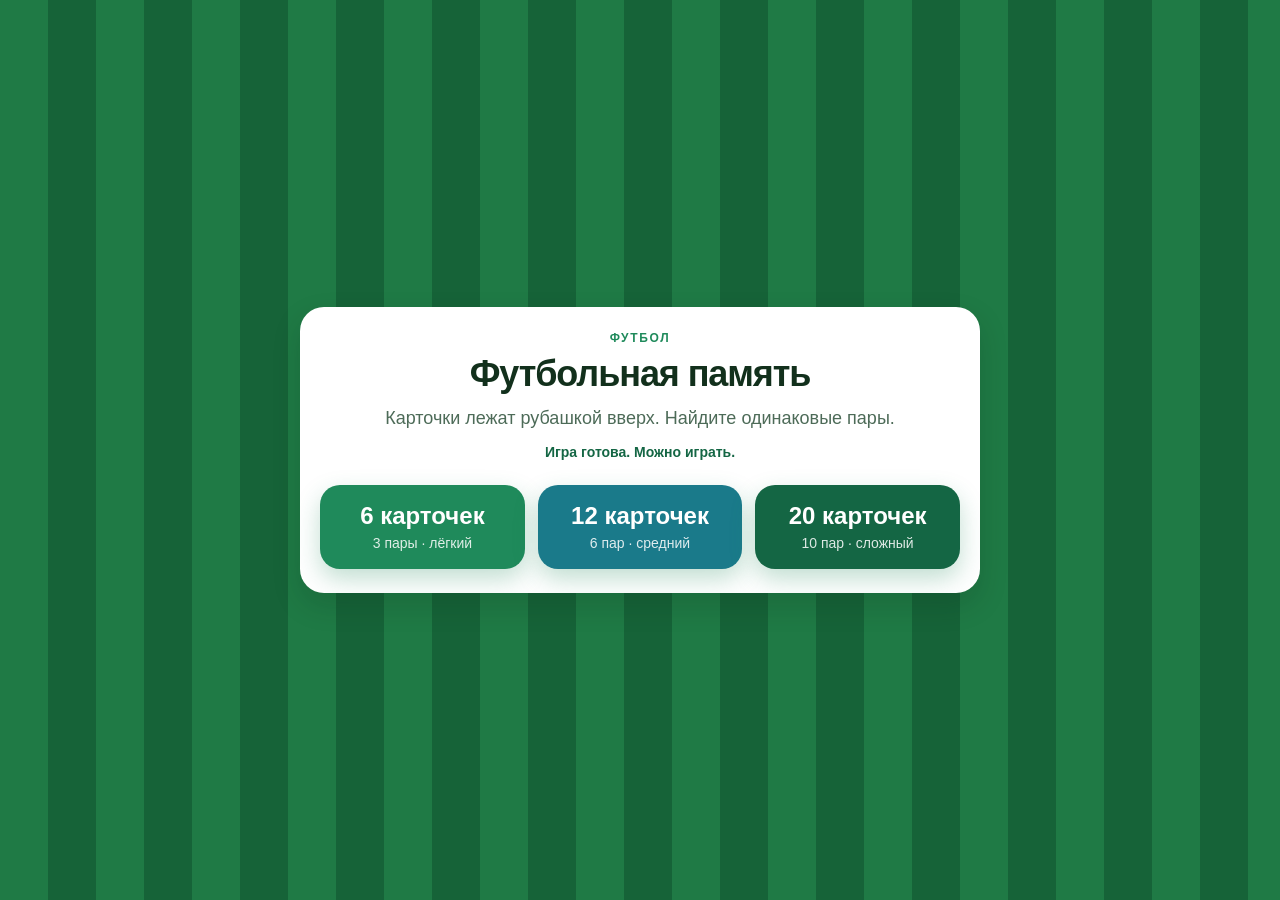
==== index.html @ af36ed5e "Make the memory game work on iOS 12 Safari. Co-authored-by: Cursor <cursoragent@cursor.com>" ====
<!DOCTYPE html>
<html lang="ru">
  <head>
    <meta charset="UTF-8" />
    <meta
      name="viewport"
      content="width=device-width, initial-scale=1, maximum-scale=1, user-scalable=no, viewport-fit=cover"
    />
    <meta name="theme-color" content="#1b5e3b" />
    <meta name="mobile-web-app-capable" content="yes" />
    <meta name="apple-mobile-web-app-capable" content="yes" />
    <meta name="apple-mobile-web-app-status-bar-style" content="black-translucent" />
    <meta name="apple-mobile-web-app-title" content="Память" />
    <meta name="description" content="Футбольная память: находи одинаковые пары. Для iPad, без рекламы." />
    <title>Футбольная память</title>
    <link rel="manifest" href="manifest.json" />
    <link rel="icon" href="icons/icon-192.png" type="image/png" />
    <link rel="apple-touch-icon" href="icons/icon-180.png" />
    <link rel="apple-touch-icon" sizes="167x167" href="icons/icon-167.png" />
    <link rel="apple-touch-icon" sizes="180x180" href="icons/icon-180.png" />
    <link rel="stylesheet" href="style.css?v=2" />
  </head>
  <body>
    <main class="app">
      <section id="start-screen" class="screen is-active" aria-label="Выбор уровня">
        <div class="start-card">
          <p class="eyebrow">Футбол</p>
          <h1>Футбольная память</h1>
          <p class="lead">Карточки лежат рубашкой вверх. Найдите одинаковые пары.</p>
          <p id="offline-status" class="offline-status">При первом открытии игра сохранится на iPad.</p>
          <div class="mode-grid">
            <button class="mode-btn" data-level="easy" type="button">
              <span class="mode-title">6 карточек</span>
              <span class="mode-sub">3 пары · лёгкий</span>
            </button>
            <button class="mode-btn" data-level="medium" type="button">
              <span class="mode-title">12 карточек</span>
              <span class="mode-sub">6 пар · средний</span>
            </button>
            <button class="mode-btn" data-level="hard" type="button">
              <span class="mode-title">20 карточек</span>
              <span class="mode-sub">10 пар · сложный</span>
            </button>
          </div>
        </div>
      </section>

      <section id="play-screen" class="screen" hidden aria-label="Игра">
        <header class="play-bar">
          <button id="home-btn" class="ghost-btn" type="button">Назад</button>
          <p id="level-label" class="mode-chip">6 карточек</p>
          <p id="stats" class="score">Ходы 0 · Пары 0 / 3</p>
        </header>
        <p id="feedback" class="feedback" aria-live="polite"></p>
        <div id="board" class="board" role="group" aria-label="Карточки"></div>
      </section>

      <section id="result-screen" class="screen" hidden aria-label="Результат">
        <div class="result-card">
          <p class="eyebrow">Гол!</p>
          <h2 id="result-title">Все пары найдены</h2>
          <p id="result-score" class="result-score">0 ходов</p>
          <p id="result-text" class="lead"></p>
          <div class="result-actions">
            <button id="next-btn" class="primary-btn" type="button">Следующий уровень</button>
            <button id="replay-btn" class="secondary-btn" type="button">Играть ещё раз</button>
            <button id="menu-btn" class="ghost-btn ghost-btn-wide" type="button">К выбору уровня</button>
          </div>
        </div>
      </section>
    </main>
    <script src="app.js?v=2"></script>
  </body>
</html>
---- style.css ----
:root {
  --pitch: #1f7a45;
  --pitch-dark: #166338;
  --ink: #12301c;
  --muted: #4d6b58;
  --card: #ffffff;
  --accent: #1f8a5b;
  --accent-dark: #146644;
  --wrong: #c4453c;
  --shadow: 0 12px 28px rgba(10, 40, 20, 0.18);
}

* {
  box-sizing: border-box;
  -webkit-tap-highlight-color: transparent;
}

html,
body {
  margin: 0;
  width: 100%;
  height: 100%;
  overflow: hidden;
  background: #1f7a45;
  color: #12301c;
  font-family: -apple-system, BlinkMacSystemFont, "Segoe UI", sans-serif;
  -webkit-user-select: none;
  user-select: none;
}

body {
  position: fixed;
  top: 0;
  right: 0;
  bottom: 0;
  left: 0;
  background: repeating-linear-gradient(
    90deg,
    #1f7a45 0px,
    #1f7a45 48px,
    #166338 48px,
    #166338 96px
  );
}

.app,
.screen {
  width: 100%;
  height: 100%;
}

.screen {
  display: none;
  padding: 16px;
}

.screen[hidden] {
  display: none !important;
}

.screen.is-active {
  display: -webkit-flex;
  display: flex;
  -webkit-flex-direction: column;
  flex-direction: column;
}

#play-screen.is-active {
  display: -webkit-flex;
  display: flex;
  -webkit-flex-direction: column;
  flex-direction: column;
  height: 100%;
}

.start-card,
.result-card {
  margin: auto;
  width: 100%;
  max-width: 680px;
  max-height: 100%;
  overflow: auto;
  -webkit-overflow-scrolling: touch;
  background: #fff;
  border-radius: 24px;
  box-shadow: var(--shadow);
  padding: 24px 20px;
  text-align: center;
}

.eyebrow {
  margin: 0 0 8px;
  letter-spacing: 0.14em;
  text-transform: uppercase;
  font-size: 12px;
  font-weight: 700;
  color: #1f8a5b;
}

h1,
h2 {
  margin: 0;
  font-weight: 700;
  letter-spacing: -0.03em;
}

h1 {
  font-size: 36px;
}

.lead,
.offline-status,
.mode-chip,
.score,
.feedback,
.mode-sub {
  line-height: 1.3;
}

.lead {
  margin: 12px 0 0;
  color: #4d6b58;
  font-size: 18px;
}

.offline-status {
  margin: 12px 0 0;
  color: #146644;
  font-size: 14px;
  font-weight: 600;
}

.mode-grid {
  display: -webkit-flex;
  display: flex;
  -webkit-flex-direction: column;
  flex-direction: column;
  margin-top: 24px;
}

.mode-btn,
.primary-btn,
.secondary-btn,
.ghost-btn,
.memory-card {
  -webkit-appearance: none;
  appearance: none;
  border: 0;
  cursor: pointer;
  font: inherit;
  touch-action: manipulation;
}

.mode-btn,
.primary-btn {
  min-height: 84px;
  border-radius: 20px;
  background: #1f8a5b;
  color: #fff;
  box-shadow: 0 10px 24px rgba(31, 138, 91, 0.28);
  margin: 0 0 12px;
}

.mode-btn:nth-child(2) {
  background: #1a7a8a;
}

.mode-btn:nth-child(3) {
  background: #146644;
  margin-bottom: 0;
}

.mode-title,
.mode-sub {
  display: block;
}

.mode-title {
  font-size: 24px;
  font-weight: 700;
}

.mode-sub {
  margin-top: 4px;
  font-size: 14px;
  opacity: 0.86;
}

.play-bar {
  display: -webkit-flex;
  display: flex;
  -webkit-align-items: center;
  align-items: center;
  -webkit-justify-content: space-between;
  justify-content: space-between;
  -webkit-flex-shrink: 0;
  flex-shrink: 0;
}

.mode-chip,
.score {
  margin: 0 8px;
  font-size: 16px;
  font-weight: 700;
  color: #fff;
  text-shadow: 0 1px 8px rgba(0, 0, 0, 0.25);
}

.ghost-btn {
  padding: 10px 16px;
  border-radius: 14px;
  background: rgba(255, 255, 255, 0.18);
  color: #fff;
  font-size: 16px;
  font-weight: 700;
}

.feedback {
  min-height: 1.3em;
  margin: 8px 0;
  text-align: center;
  font-size: 18px;
  font-weight: 700;
  color: #fff;
  -webkit-flex-shrink: 0;
  flex-shrink: 0;
}

.board {
  display: -ms-grid;
  display: grid;
  -webkit-flex: 1;
  flex: 1;
  min-height: 0;
  height: 100%;
  width: 100%;
  max-width: 980px;
  margin: 0 auto;
  grid-gap: 10px;
  gap: 10px;
}

.board[data-level="easy"] {
  -ms-grid-columns: 1fr 1fr 1fr;
  grid-template-columns: 1fr 1fr 1fr;
  -ms-grid-rows: 1fr 1fr;
  grid-template-rows: 1fr 1fr;
}

.board[data-level="medium"] {
  -ms-grid-columns: 1fr 1fr 1fr 1fr;
  grid-template-columns: 1fr 1fr 1fr 1fr;
  -ms-grid-rows: 1fr 1fr 1fr;
  grid-template-rows: 1fr 1fr 1fr;
}

.board[data-level="hard"] {
  -ms-grid-columns: 1fr 1fr 1fr 1fr 1fr;
  grid-template-columns: 1fr 1fr 1fr 1fr 1fr;
  -ms-grid-rows: 1fr 1fr 1fr 1fr;
  grid-template-rows: 1fr 1fr 1fr 1fr;
}

.memory-card {
  position: relative;
  min-width: 0;
  min-height: 72px;
  height: 100%;
  width: 100%;
  padding: 0;
  background: transparent;
}

.card-face {
  position: absolute;
  top: 0;
  right: 0;
  bottom: 0;
  left: 0;
  display: -webkit-flex;
  display: flex;
  -webkit-align-items: center;
  align-items: center;
  -webkit-justify-content: center;
  justify-content: center;
  border-radius: 16px;
  box-shadow: var(--shadow);
}

.card-back {
  background: #145c8a;
  background: -webkit-linear-gradient(top left, #145c8a, #0d3d5c);
  background: linear-gradient(160deg, #145c8a, #0d3d5c);
  color: #fff;
  font-size: 36px;
}

.card-front {
  display: none;
  background: #fff;
  font-size: 42px;
  border: 3px solid transparent;
}

.memory-card.is-flipped .card-back,
.memory-card.is-matched .card-back {
  display: none;
}

.memory-card.is-flipped .card-front,
.memory-card.is-matched .card-front {
  display: -webkit-flex;
  display: flex;
}

.memory-card.is-matched .card-front {
  background: #e8f7ef;
  border-color: #1f8a5b;
}

.memory-card.is-wrong .card-front {
  background: #fdeeee;
  border-color: #c4453c;
}

.memory-card.is-disabled {
  pointer-events: none;
}

.result-score {
  margin: 12px 0 6px;
  font-size: 44px;
  font-weight: 800;
  letter-spacing: -0.04em;
}

.result-actions {
  margin-top: 20px;
}

.primary-btn,
.secondary-btn {
  width: 100%;
  font-size: 22px;
  font-weight: 700;
}

.secondary-btn {
  min-height: 64px;
  border-radius: 20px;
  background: #1a7a8a;
  color: #fff;
  margin: 0 0 12px;
}

.ghost-btn-wide {
  width: 100%;
  min-height: 52px;
  background: #edf4ef;
  color: #12301c;
  margin: 0;
}

#next-btn {
  margin-bottom: 12px;
}

#next-btn[hidden] {
  display: none;
}

@media (min-width: 720px) {
  .mode-grid {
    -webkit-flex-direction: row;
    flex-direction: row;
    -webkit-justify-content: space-between;
    justify-content: space-between;
  }

  .mode-btn {
    width: 32%;
    margin: 0;
  }
}

@media (max-width: 640px) {
  .board[data-level="hard"] {
    grid-template-columns: 1fr 1fr 1fr 1fr;
    grid-template-rows: 1fr 1fr 1fr 1fr 1fr;
  }

  h1 {
    font-size: 28px;
  }

  .card-front,
  .card-back {
    font-size: 28px;
  }
}
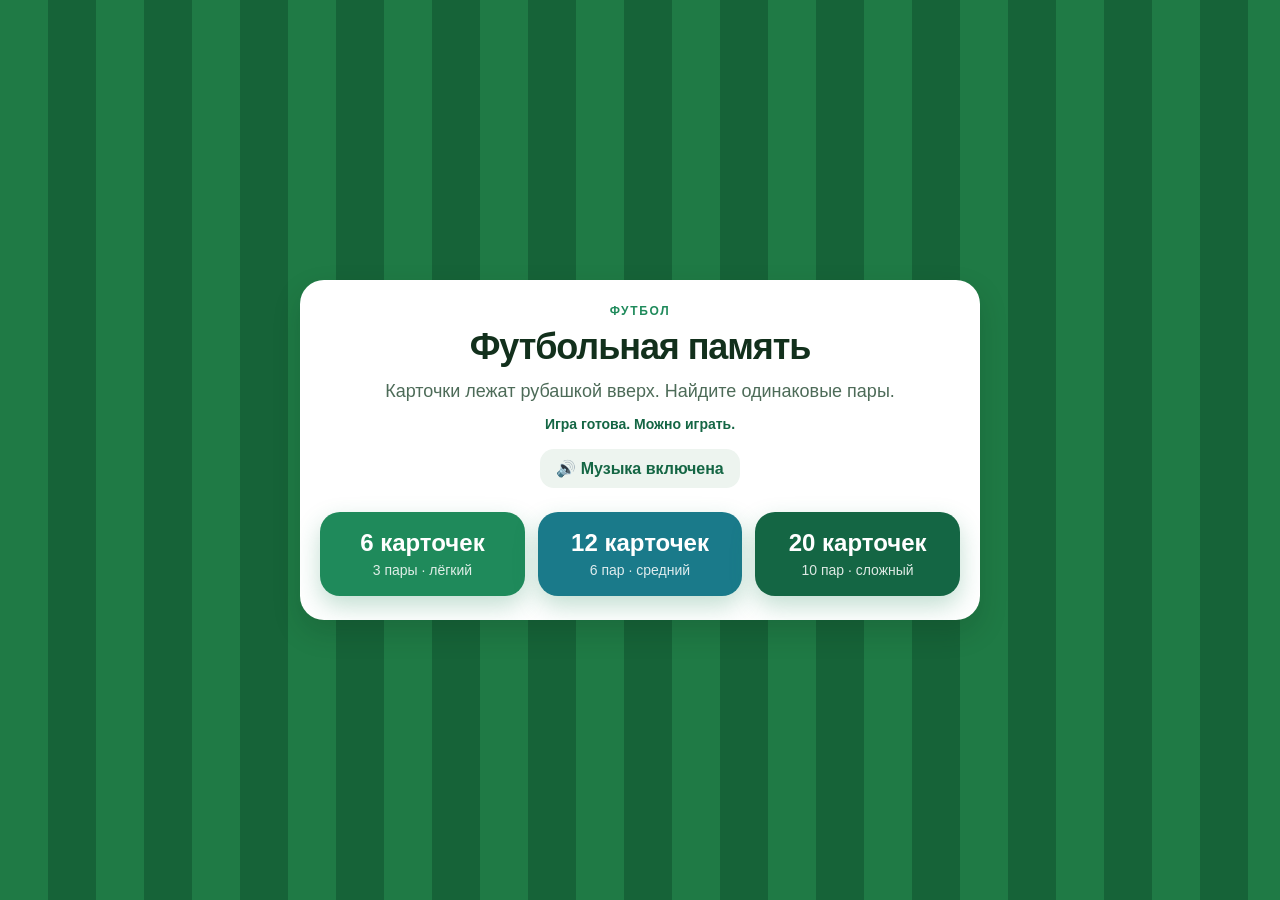
==== commit 2e0cd909: "Add looping background music and applause on matches. Co-authored-by: Cursor <cursoragent@cursor.com" ====
--- a/index.html
+++ b/index.html
@@ -18,7 +18,7 @@
     <link rel="apple-touch-icon" href="icons/icon-180.png" />
     <link rel="apple-touch-icon" sizes="167x167" href="icons/icon-167.png" />
     <link rel="apple-touch-icon" sizes="180x180" href="icons/icon-180.png" />
-    <link rel="stylesheet" href="style.css?v=2" />
+    <link rel="stylesheet" href="style.css?v=3" />
   </head>
   <body>
     <main class="app">
@@ -28,6 +28,7 @@
           <h1>Футбольная память</h1>
           <p class="lead">Карточки лежат рубашкой вверх. Найдите одинаковые пары.</p>
           <p id="offline-status" class="offline-status">При первом открытии игра сохранится на iPad.</p>
+          <button id="sound-start-btn" class="sound-btn" type="button">🔊 Музыка включена</button>
           <div class="mode-grid">
             <button class="mode-btn" data-level="easy" type="button">
               <span class="mode-title">6 карточек</span>
@@ -49,6 +50,7 @@
         <header class="play-bar">
           <button id="home-btn" class="ghost-btn" type="button">Назад</button>
           <p id="level-label" class="mode-chip">6 карточек</p>
+          <button id="sound-play-btn" class="ghost-btn" type="button">🔊</button>
           <p id="stats" class="score">Ходы 0 · Пары 0 / 3</p>
         </header>
         <p id="feedback" class="feedback" aria-live="polite"></p>
@@ -69,6 +71,6 @@
         </div>
       </section>
     </main>
-    <script src="app.js?v=2"></script>
+    <script src="app.js?v=3"></script>
   </body>
 </html>
--- a/style.css
+++ b/style.css
@@ -130,6 +130,21 @@
   font-weight: 600;
 }
 
+.sound-btn {
+  -webkit-appearance: none;
+  appearance: none;
+  margin: 16px 0 0;
+  padding: 10px 16px;
+  border: 0;
+  border-radius: 14px;
+  background: #edf4ef;
+  color: #146644;
+  font: inherit;
+  font-size: 16px;
+  font-weight: 700;
+  cursor: pointer;
+}
+
 .mode-grid {
   display: -webkit-flex;
   display: flex;
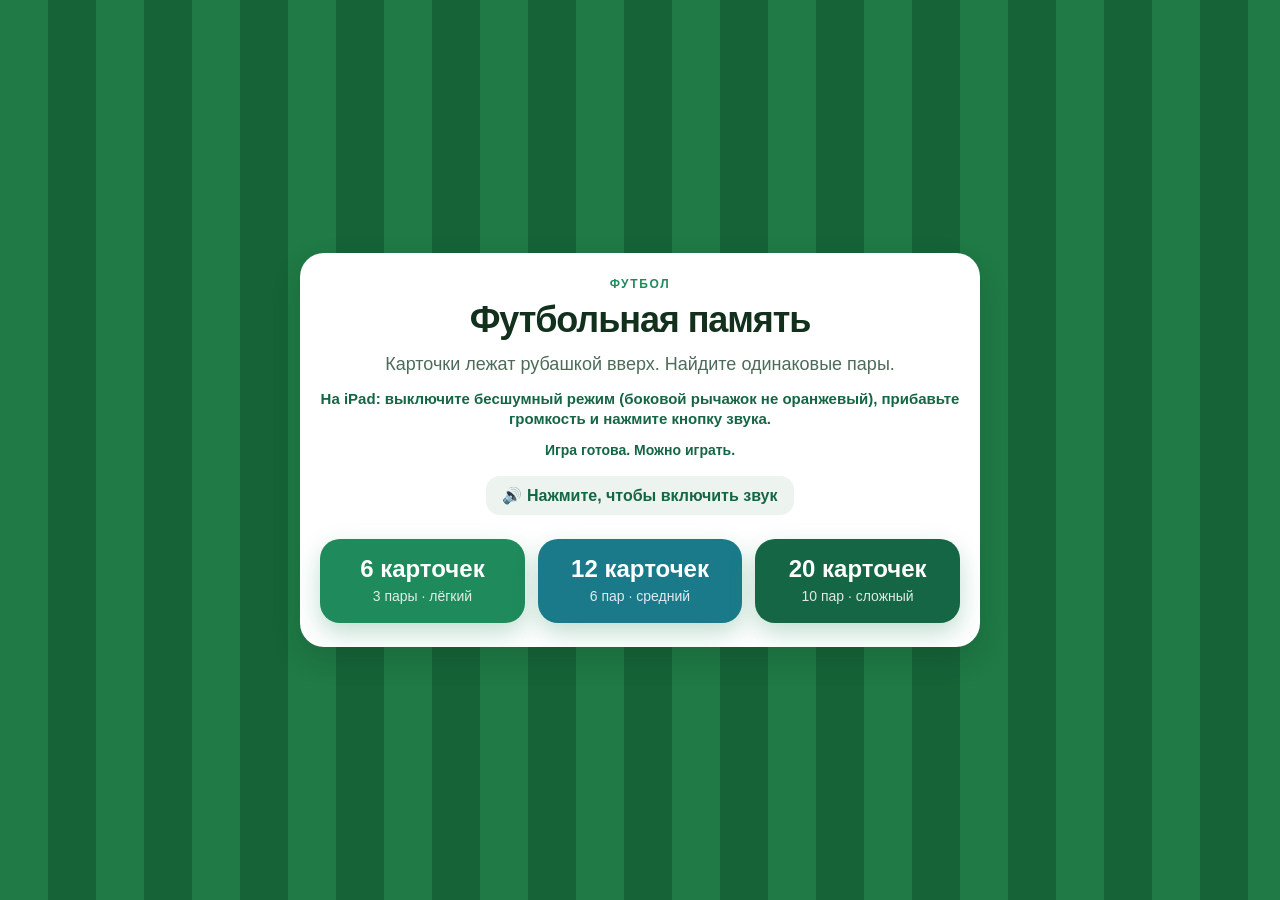
==== commit 3e982ac8: "Use real audio files so sound works on iOS 12 Safari. Co-authored-by: Cursor <cursoragent@cursor.com" ====
--- a/index.html
+++ b/index.html
@@ -18,7 +18,7 @@
     <link rel="apple-touch-icon" href="icons/icon-180.png" />
     <link rel="apple-touch-icon" sizes="167x167" href="icons/icon-167.png" />
     <link rel="apple-touch-icon" sizes="180x180" href="icons/icon-180.png" />
-    <link rel="stylesheet" href="style.css?v=3" />
+    <link rel="stylesheet" href="style.css?v=4" />
   </head>
   <body>
     <main class="app">
@@ -27,8 +27,9 @@
           <p class="eyebrow">Футбол</p>
           <h1>Футбольная память</h1>
           <p class="lead">Карточки лежат рубашкой вверх. Найдите одинаковые пары.</p>
+          <p class="sound-hint">На iPad: выключите бесшумный режим (боковой рычажок не оранжевый), прибавьте громкость и нажмите кнопку звука.</p>
           <p id="offline-status" class="offline-status">При первом открытии игра сохранится на iPad.</p>
-          <button id="sound-start-btn" class="sound-btn" type="button">🔊 Музыка включена</button>
+          <button id="sound-start-btn" class="sound-btn" type="button">🔊 Нажмите, чтобы включить звук</button>
           <div class="mode-grid">
             <button class="mode-btn" data-level="easy" type="button">
               <span class="mode-title">6 карточек</span>
@@ -71,6 +72,14 @@
         </div>
       </section>
     </main>
-    <script src="app.js?v=3"></script>
+    <audio id="music-el" loop preload="auto" playsinline webkit-playsinline>
+      <source src="sounds/music.m4a" type="audio/mp4" />
+      <source src="sounds/music.wav" type="audio/wav" />
+    </audio>
+    <audio id="applause-el" preload="auto" playsinline webkit-playsinline>
+      <source src="sounds/applause.m4a" type="audio/mp4" />
+      <source src="sounds/applause.wav" type="audio/wav" />
+    </audio>
+    <script src="app.js?v=4"></script>
   </body>
 </html>
--- a/style.css
+++ b/style.css
@@ -130,6 +130,14 @@
   font-weight: 600;
 }
 
+.sound-hint {
+  margin: 12px 0 0;
+  color: #146644;
+  font-size: 15px;
+  font-weight: 600;
+  line-height: 1.35;
+}
+
 .sound-btn {
   -webkit-appearance: none;
   appearance: none;
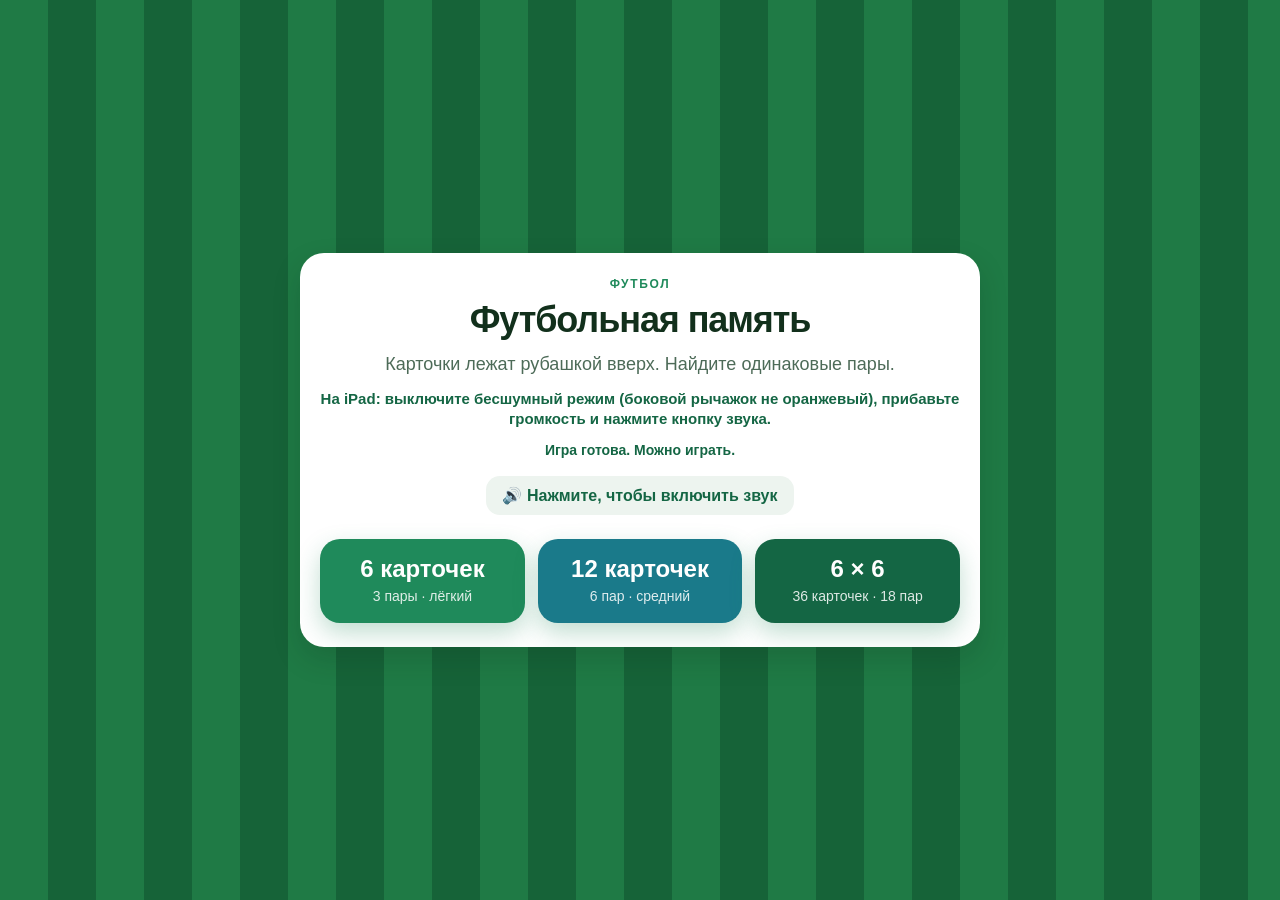
==== commit c4070433: "Add a 6x6 memory board with 36 cards. Co-authored-by: Cursor <cursoragent@cursor.com>" ====
--- a/index.html
+++ b/index.html
@@ -18,7 +18,7 @@
     <link rel="apple-touch-icon" href="icons/icon-180.png" />
     <link rel="apple-touch-icon" sizes="167x167" href="icons/icon-167.png" />
     <link rel="apple-touch-icon" sizes="180x180" href="icons/icon-180.png" />
-    <link rel="stylesheet" href="style.css?v=4" />
+    <link rel="stylesheet" href="style.css?v=5" />
   </head>
   <body>
     <main class="app">
@@ -40,8 +40,8 @@
               <span class="mode-sub">6 пар · средний</span>
             </button>
             <button class="mode-btn" data-level="hard" type="button">
-              <span class="mode-title">20 карточек</span>
-              <span class="mode-sub">10 пар · сложный</span>
+              <span class="mode-title">6 × 6</span>
+              <span class="mode-sub">36 карточек · 18 пар</span>
             </button>
           </div>
         </div>
@@ -80,6 +80,6 @@
       <source src="sounds/applause.m4a" type="audio/mp4" />
       <source src="sounds/applause.wav" type="audio/wav" />
     </audio>
-    <script src="app.js?v=4"></script>
+    <script src="app.js?v=5"></script>
   </body>
 </html>
--- a/style.css
+++ b/style.css
@@ -278,10 +278,26 @@
 }
 
 .board[data-level="hard"] {
-  -ms-grid-columns: 1fr 1fr 1fr 1fr 1fr;
-  grid-template-columns: 1fr 1fr 1fr 1fr 1fr;
-  -ms-grid-rows: 1fr 1fr 1fr 1fr;
-  grid-template-rows: 1fr 1fr 1fr 1fr;
+  -ms-grid-columns: 1fr 1fr 1fr 1fr 1fr 1fr;
+  grid-template-columns: 1fr 1fr 1fr 1fr 1fr 1fr;
+  -ms-grid-rows: 1fr 1fr 1fr 1fr 1fr 1fr;
+  grid-template-rows: 1fr 1fr 1fr 1fr 1fr 1fr;
+  grid-gap: 6px;
+  gap: 6px;
+}
+
+.board[data-level="hard"] .memory-card {
+  min-height: 0;
+}
+
+.board[data-level="hard"] .card-face {
+  border-radius: 10px;
+}
+
+.board[data-level="hard"] .card-back,
+.board[data-level="hard"] .card-front {
+  font-size: 22px;
+  border-width: 2px;
 }
 
 .memory-card {
@@ -407,9 +423,9 @@
 }
 
 @media (max-width: 640px) {
-  .board[data-level="hard"] {
-    grid-template-columns: 1fr 1fr 1fr 1fr;
-    grid-template-rows: 1fr 1fr 1fr 1fr 1fr;
+  .board[data-level="hard"] .card-back,
+  .board[data-level="hard"] .card-front {
+    font-size: 18px;
   }
 
   h1 {
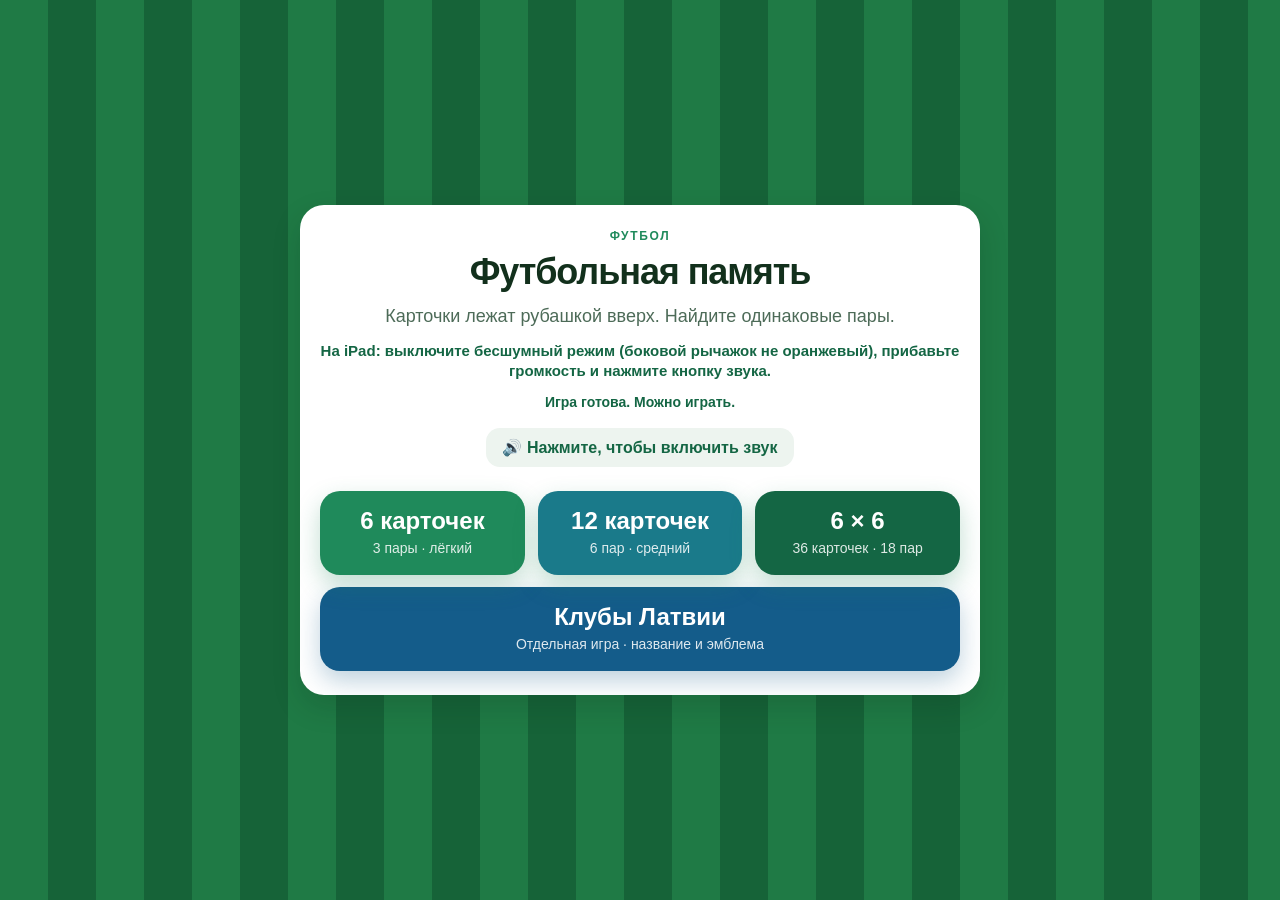
==== commit eba5e3cf: "Publish Latvian clubs quiz on its own /klubi/ page. Co-authored-by: Cursor <cursoragent@cursor.com>" ====
--- a/index.html
+++ b/index.html
@@ -18,7 +18,7 @@
     <link rel="apple-touch-icon" href="icons/icon-180.png" />
     <link rel="apple-touch-icon" sizes="167x167" href="icons/icon-167.png" />
     <link rel="apple-touch-icon" sizes="180x180" href="icons/icon-180.png" />
-    <link rel="stylesheet" href="style.css?v=5" />
+    <link rel="stylesheet" href="style.css?v=8" />
   </head>
   <body>
     <main class="app">
@@ -44,6 +44,10 @@
               <span class="mode-sub">36 карточек · 18 пар</span>
             </button>
           </div>
+          <a class="mode-btn clubs-mode-btn" href="klubi/">
+            <span class="mode-title">Клубы Латвии</span>
+            <span class="mode-sub">Отдельная игра · название и эмблема</span>
+          </a>
         </div>
       </section>
 
@@ -80,6 +84,6 @@
       <source src="sounds/applause.m4a" type="audio/mp4" />
       <source src="sounds/applause.wav" type="audio/wav" />
     </audio>
-    <script src="app.js?v=5"></script>
+    <script src="app.js?v=8"></script>
   </body>
 </html>
--- a/style.css
+++ b/style.css
@@ -65,7 +65,8 @@
   flex-direction: column;
 }
 
-#play-screen.is-active {
+#play-screen.is-active,
+#clubs-screen.is-active {
   display: -webkit-flex;
   display: flex;
   -webkit-flex-direction: column;
@@ -193,6 +194,23 @@
   margin-bottom: 0;
 }
 
+.clubs-mode-btn {
+  display: -webkit-flex;
+  display: flex;
+  -webkit-flex-direction: column;
+  flex-direction: column;
+  -webkit-align-items: center;
+  align-items: center;
+  -webkit-justify-content: center;
+  justify-content: center;
+  width: 100%;
+  margin: 12px 0 0;
+  background: #145c8a;
+  box-shadow: 0 10px 24px rgba(20, 92, 138, 0.28);
+  text-decoration: none;
+  color: #fff;
+}
+
 .mode-title,
 .mode-sub {
   display: block;
@@ -404,8 +422,157 @@
   margin-bottom: 12px;
 }
 
-#next-btn[hidden] {
+#next-btn[hidden],
+#club-next-btn[hidden],
+#club-fact[hidden] {
   display: none;
+}
+
+.club-stage {
+  display: -webkit-flex;
+  display: flex;
+  -webkit-flex-direction: column;
+  flex-direction: column;
+  -webkit-flex: 1;
+  flex: 1;
+  min-height: 0;
+  max-width: 680px;
+  width: 100%;
+  margin: 0 auto;
+  overflow: auto;
+  -webkit-overflow-scrolling: touch;
+}
+
+.club-logo-card {
+  margin: 0 auto 12px;
+  width: 100%;
+  max-width: 280px;
+  background: #fff;
+  border-radius: 24px;
+  box-shadow: var(--shadow);
+  padding: 20px;
+}
+
+.club-logo-card img {
+  display: block;
+  width: 100%;
+  height: 180px;
+  object-fit: contain;
+}
+
+.club-logo-card img[hidden],
+.club-name-prompt[hidden] {
+  display: none;
+}
+
+.club-name-prompt {
+  margin: 0;
+  min-height: 180px;
+  display: -webkit-flex;
+  display: flex;
+  -webkit-align-items: center;
+  align-items: center;
+  -webkit-justify-content: center;
+  justify-content: center;
+  font-size: 32px;
+  font-weight: 800;
+  letter-spacing: -0.03em;
+  line-height: 1.15;
+  color: #12301c;
+}
+
+.club-logo-card.is-name {
+  max-width: 420px;
+}
+
+.club-fact {
+  margin: 0 0 12px;
+  padding: 16px 18px;
+  background: rgba(255, 255, 255, 0.95);
+  border-radius: 18px;
+  box-shadow: var(--shadow);
+  color: #12301c;
+  font-size: 17px;
+  font-weight: 600;
+  line-height: 1.4;
+  text-align: left;
+}
+
+.club-answers {
+  display: -ms-grid;
+  display: grid;
+  -ms-grid-columns: 1fr 1fr;
+  grid-template-columns: 1fr 1fr;
+  grid-gap: 10px;
+  gap: 10px;
+  margin-bottom: 12px;
+}
+
+.club-choice {
+  min-height: 64px;
+  margin: 0;
+  padding: 10px 12px;
+  border-radius: 18px;
+  background: #1f8a5b;
+  color: #fff;
+  font-size: 18px;
+  font-weight: 700;
+  box-shadow: 0 8px 18px rgba(31, 138, 91, 0.24);
+}
+
+.club-choice:nth-child(2) {
+  background: #1a7a8a;
+}
+
+.club-choice:nth-child(3) {
+  background: #146644;
+}
+
+.club-choice.is-emblem {
+  min-height: 108px;
+  padding: 10px;
+  background: #fff;
+  box-shadow: var(--shadow);
+}
+
+.club-choice.is-emblem img {
+  display: block;
+  width: 100%;
+  height: 84px;
+  object-fit: contain;
+}
+
+.club-choice.is-emblem.is-wrong {
+  background: #fdeeee;
+  box-shadow: none;
+}
+
+.club-choice.is-emblem.is-correct {
+  background: #e8f7ef;
+}
+
+.club-choice.is-wrong {
+  background: #c4453c;
+  box-shadow: none;
+}
+
+.club-choice.is-correct {
+  background: #1f8a5b;
+  box-shadow: 0 8px 18px rgba(31, 138, 91, 0.4);
+}
+
+.club-choice.is-disabled {
+  pointer-events: none;
+  opacity: 0.55;
+}
+
+.club-choice.is-correct.is-disabled {
+  opacity: 1;
+}
+
+.club-next-btn {
+  min-height: 64px;
+  margin: 0 0 8px;
 }
 
 @media (min-width: 720px) {
@@ -416,9 +583,30 @@
     justify-content: space-between;
   }
 
-  .mode-btn {
+  .mode-grid .mode-btn {
     width: 32%;
     margin: 0;
+  }
+}
+
+@media (max-width: 640px) {
+  .club-answers {
+    -ms-grid-columns: 1fr;
+    grid-template-columns: 1fr;
+  }
+
+  .club-logo-card img,
+  .club-name-prompt {
+    height: 140px;
+    min-height: 140px;
+  }
+
+  .club-name-prompt {
+    font-size: 26px;
+  }
+
+  .club-choice.is-emblem img {
+    height: 72px;
   }
 }
 
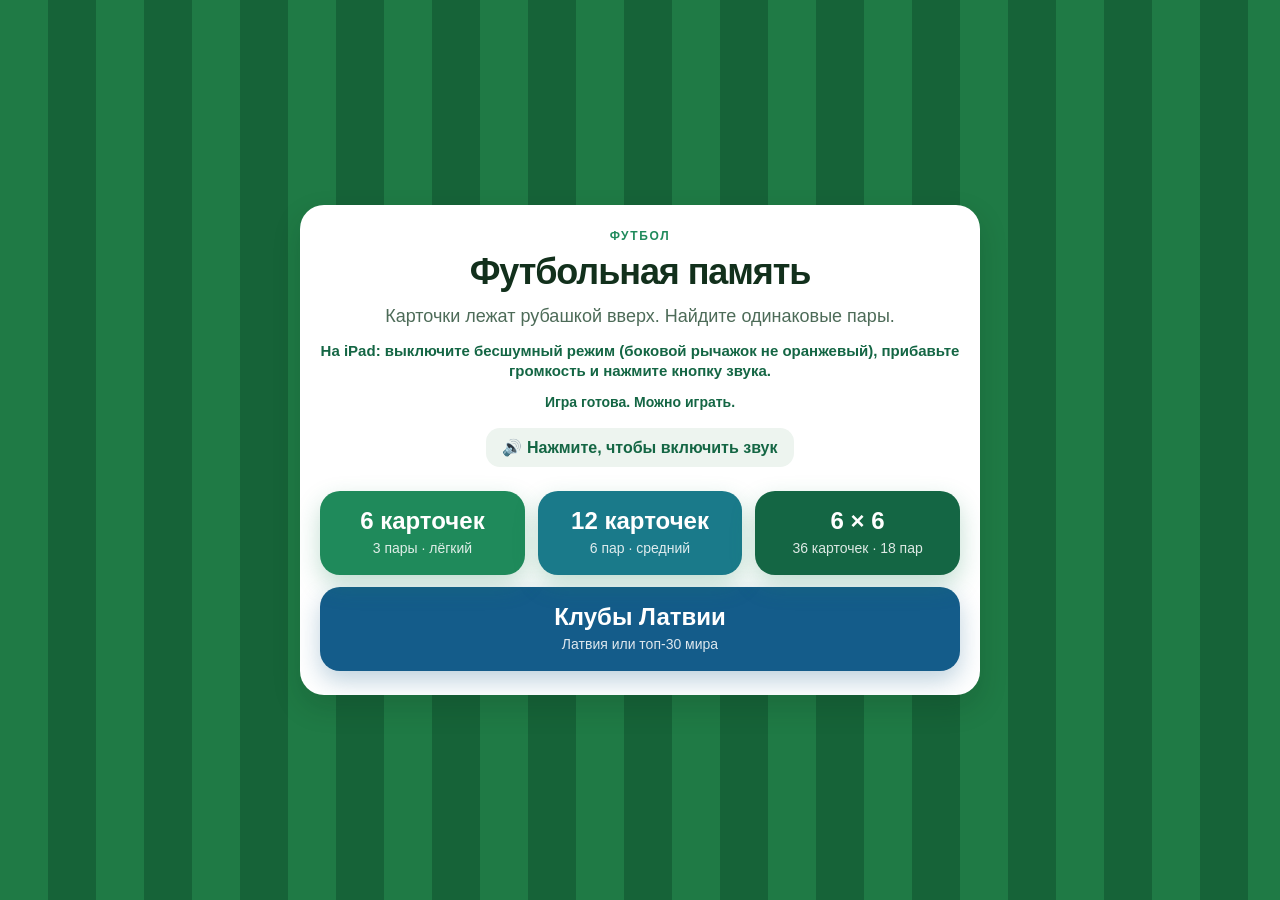
==== commit 673042b7: "Add Latvian vs world club quiz with a top-30 set. Co-authored-by: Cursor <cursoragent@cursor.com>" ====
--- a/index.html
+++ b/index.html
@@ -18,7 +18,7 @@
     <link rel="apple-touch-icon" href="icons/icon-180.png" />
     <link rel="apple-touch-icon" sizes="167x167" href="icons/icon-167.png" />
     <link rel="apple-touch-icon" sizes="180x180" href="icons/icon-180.png" />
-    <link rel="stylesheet" href="style.css?v=8" />
+    <link rel="stylesheet" href="style.css?v=9" />
   </head>
   <body>
     <main class="app">
@@ -46,7 +46,7 @@
           </div>
           <a class="mode-btn clubs-mode-btn" href="klubi/">
             <span class="mode-title">Клубы Латвии</span>
-            <span class="mode-sub">Отдельная игра · название и эмблема</span>
+            <span class="mode-sub">Латвия или топ-30 мира</span>
           </a>
         </div>
       </section>
@@ -84,6 +84,6 @@
       <source src="sounds/applause.m4a" type="audio/mp4" />
       <source src="sounds/applause.wav" type="audio/wav" />
     </audio>
-    <script src="app.js?v=8"></script>
+    <script src="app.js?v=9"></script>
   </body>
 </html>
--- a/style.css
+++ b/style.css
@@ -194,6 +194,19 @@
   margin-bottom: 0;
 }
 
+.clubs-choice {
+  margin-top: 24px;
+}
+
+.clubs-choice .mode-btn {
+  width: 100%;
+  margin: 0 0 12px;
+}
+
+.clubs-choice .mode-btn:last-child {
+  margin-bottom: 0;
+}
+
 .clubs-mode-btn {
   display: -webkit-flex;
   display: flex;
